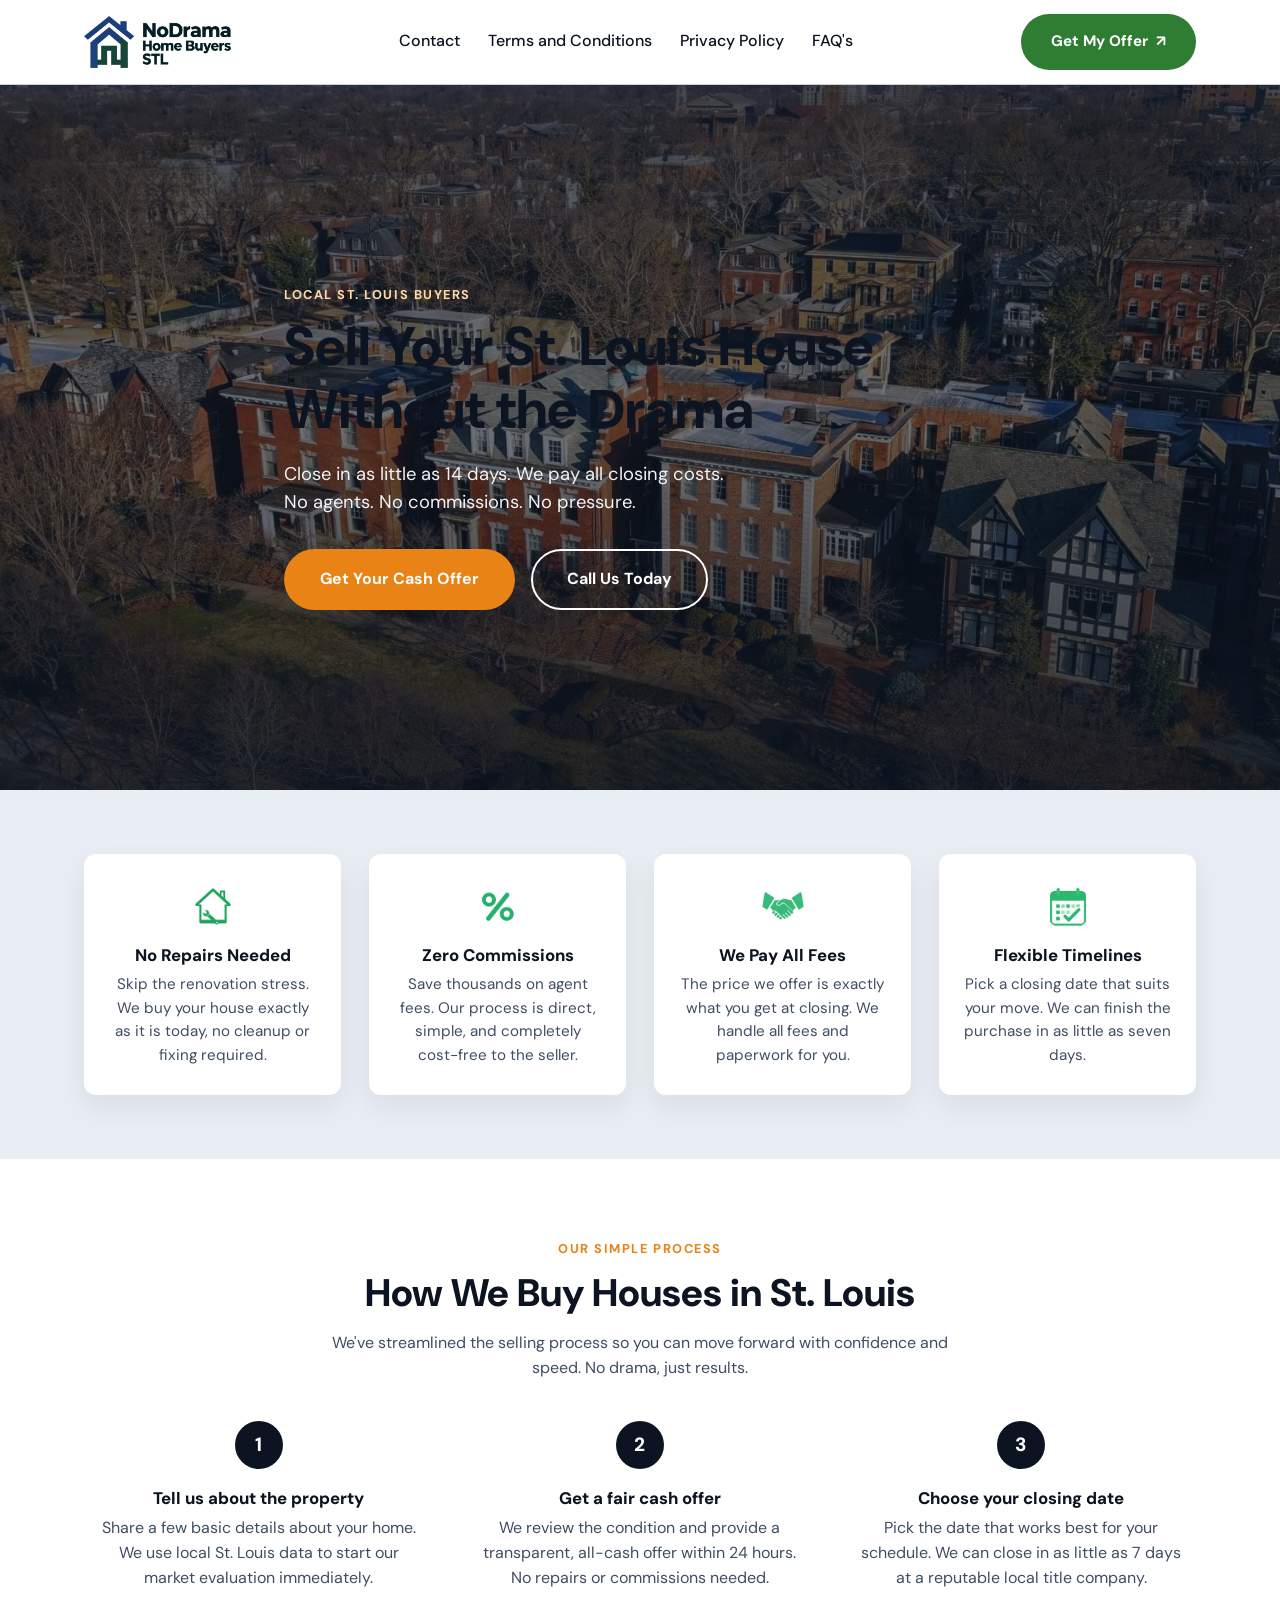
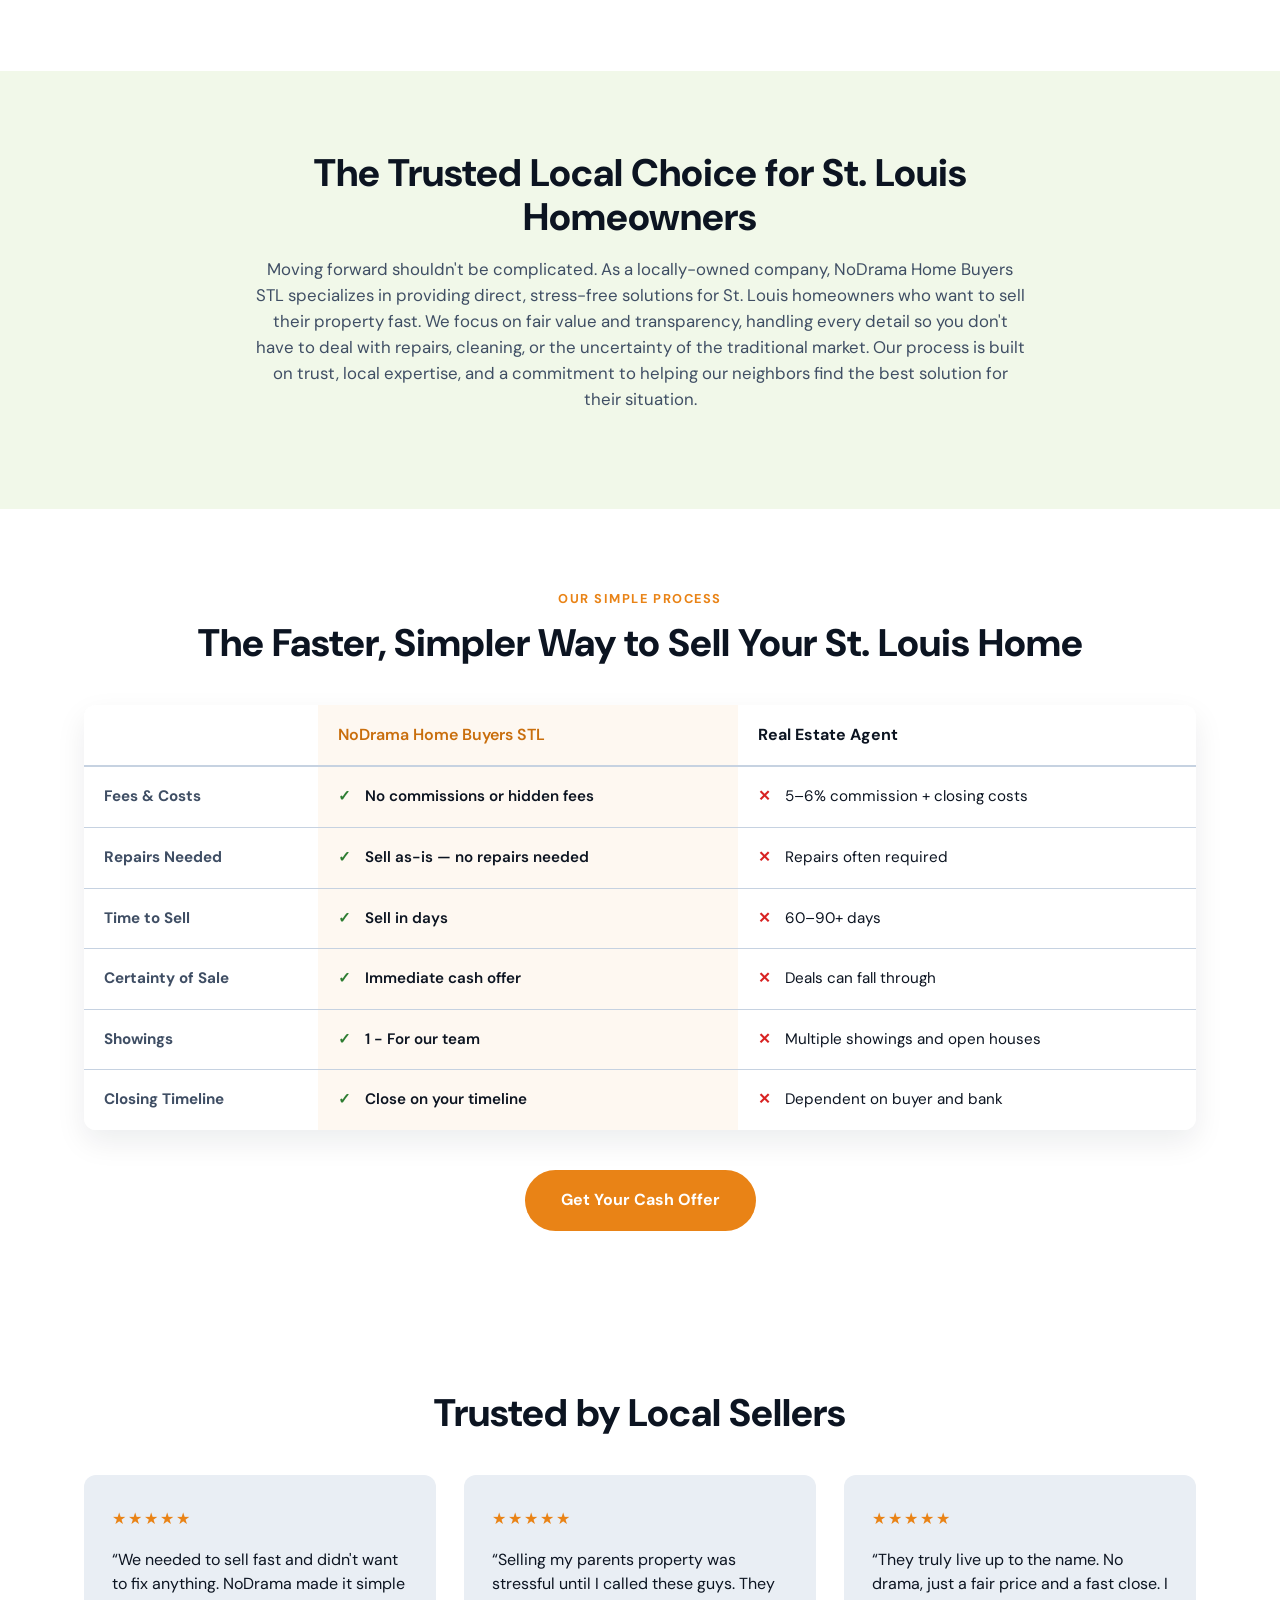
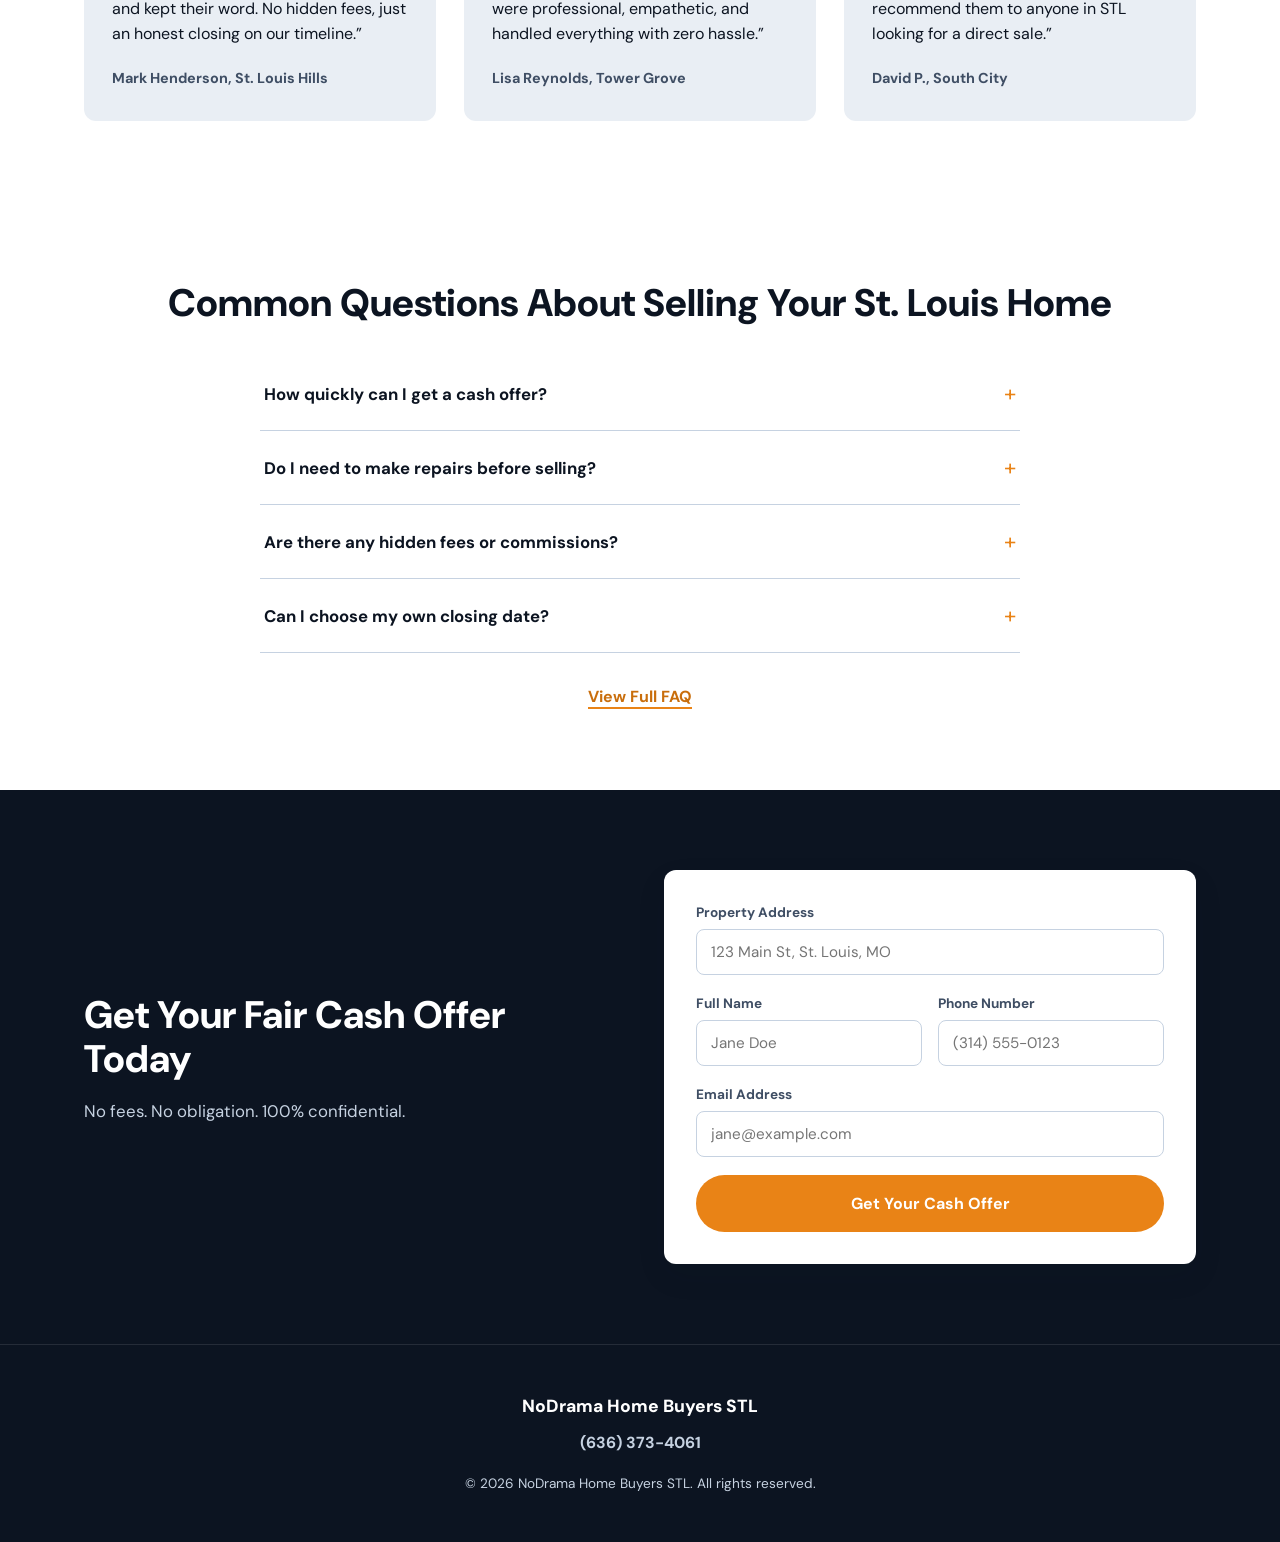
==== index.html @ 4a6e5d4a "Rebuild NoDrama Home Buyers STL as a static site Static HTML/CSS/JS rebuild of the Wix landing page," ====
<!DOCTYPE html>
<html lang="en">
<head>
<meta charset="UTF-8">
<meta name="viewport" content="width=device-width, initial-scale=1">
<meta name="format-detection" content="telephone=no">
<title>Sell Your St. Louis House Fast | NoDrama Home Buyers STL</title>
<meta name="description" content="Sell your St. Louis house without the drama. Close in as little as 14 days, no repairs, no commissions, no pressure. Get your fair cash offer today.">
<link rel="preconnect" href="https://fonts.googleapis.com">
<link rel="preconnect" href="https://fonts.gstatic.com" crossorigin>
<link href="https://fonts.googleapis.com/css2?family=DM+Sans:ital,wght@0,400;0,500;0,700;0,800;1,400&display=swap" rel="stylesheet">
<link rel="stylesheet" href="css/styles.css">
</head>
<body>

<a class="skip-link" href="#main">Skip to Main Content</a>

<header class="site-header">
  <div class="container header-inner">
    <a href="index.html" class="logo">
      <img src="images/logo.png" alt="NoDrama Home Buyers STL" class="logo-img">
    </a>
    <nav class="header-nav">
      <a href="contact.html">Contact</a>
      <a href="terms-and-conditions.html">Terms and Conditions</a>
      <a href="privacy-policy.html">Privacy Policy</a>
      <a href="index.html#faq">FAQ's</a>
    </nav>
    <a class="btn btn-offer" href="index.html#form">Get My Offer <span class="btn-arrow" aria-hidden="true">&#8599;</span></a>
  </div>
</header>

<main id="main">

  <!-- Hero -->
  <section class="hero" id="top">
    <div class="hero-media">
      <img src="images/hero.jpg" alt="St. Louis home bought by NoDrama Home Buyers STL" loading="eager">
    </div>
    <div class="container hero-inner">
      <p class="eyebrow">Local St. Louis Buyers</p>
      <h1>Sell Your St. Louis House Without the Drama</h1>
      <p class="hero-sub">Close in as little as 14 days. We pay all closing costs.<br>No agents. No commissions. No pressure.</p>
      <div class="hero-ctas">
        <a class="btn btn-primary btn-lg" href="#form">Get Your Cash Offer</a>
        <a class="btn btn-outline btn-lg" href="tel:(636) 373 4061">Call Us Today</a>
      </div>
    </div>
  </section>

  <!-- Feature strip -->
  <section class="features">
    <div class="container features-grid">
      <div class="feature-card">
        <img src="images/icon-no-repairs.jpg" alt="" class="feature-icon">
        <h5>No Repairs Needed</h5>
        <p>Skip the renovation stress. We buy your house exactly as it is today, no cleanup or fixing required.</p>
      </div>
      <div class="feature-card">
        <img src="images/icon-zero-commissions.jpg" alt="" class="feature-icon">
        <h5>Zero Commissions</h5>
        <p>Save thousands on agent fees. Our process is direct, simple, and completely cost-free to the seller.</p>
      </div>
      <div class="feature-card">
        <img src="images/icon-we-pay-fees.jpg" alt="" class="feature-icon">
        <h5>We Pay All Fees</h5>
        <p>The price we offer is exactly what you get at closing. We handle all fees and paperwork for you.</p>
      </div>
      <div class="feature-card">
        <img src="images/icon-flexible-timelines.jpg" alt="" class="feature-icon">
        <h5>Flexible Timelines</h5>
        <p>Pick a closing date that suits your move. We can finish the purchase in as little as seven days.</p>
      </div>
    </div>
  </section>

  <!-- How it works -->
  <section class="how-it-works">
    <div class="container">
      <p class="eyebrow center">Our Simple Process</p>
      <h2 class="center">How We Buy Houses in St. Louis</h2>
      <p class="section-sub center">We've streamlined the selling process so you can move forward with confidence and speed. No drama, just results.</p>
      <div class="steps-grid">
        <div class="step-card">
          <span class="step-number">1</span>
          <h5>Tell us about the property</h5>
          <p>Share a few basic details about your home. We use local St. Louis data to start our market evaluation immediately.</p>
        </div>
        <div class="step-card">
          <span class="step-number">2</span>
          <h5>Get a fair cash offer</h5>
          <p>We review the condition and provide a transparent, all-cash offer within 24 hours. No repairs or commissions needed.</p>
        </div>
        <div class="step-card">
          <span class="step-number">3</span>
          <h5>Choose your closing date</h5>
          <p>Pick the date that works best for your schedule. We can close in as little as 7 days at a reputable local title company.</p>
        </div>
      </div>
    </div>
  </section>

  <!-- About / trust -->
  <section class="about">
    <div class="container about-inner">
      <h2>The Trusted Local Choice for St. Louis Homeowners</h2>
      <p>Moving forward shouldn't be complicated. As a locally-owned company, NoDrama Home Buyers STL specializes in providing direct, stress-free solutions for St. Louis homeowners who want to sell their property fast. We focus on fair value and transparency, handling every detail so you don't have to deal with repairs, cleaning, or the uncertainty of the traditional market. Our process is built on trust, local expertise, and a commitment to helping our neighbors find the best solution for their situation.</p>
    </div>
  </section>

  <!-- Comparison table -->
  <section class="comparison">
    <div class="container">
      <p class="eyebrow center">Our Simple Process</p>
      <h2 class="center">The Faster, Simpler Way to Sell Your St. Louis Home</h2>

      <div class="comparison-table-wrap">
        <table class="comparison-table">
          <thead>
            <tr>
              <th scope="col" class="row-label"></th>
              <th scope="col" class="col-us">NoDrama Home Buyers STL</th>
              <th scope="col" class="col-them">Real Estate Agent</th>
            </tr>
          </thead>
          <tbody>
            <tr>
              <th scope="row">Fees &amp; Costs</th>
              <td class="col-us"><span class="mark mark-good">✓</span> No commissions or hidden fees</td>
              <td class="col-them"><span class="mark mark-bad">✕</span> 5–6% commission + closing costs</td>
            </tr>
            <tr>
              <th scope="row">Repairs Needed</th>
              <td class="col-us"><span class="mark mark-good">✓</span> Sell as-is — no repairs needed</td>
              <td class="col-them"><span class="mark mark-bad">✕</span> Repairs often required</td>
            </tr>
            <tr>
              <th scope="row">Time to Sell</th>
              <td class="col-us"><span class="mark mark-good">✓</span> Sell in days</td>
              <td class="col-them"><span class="mark mark-bad">✕</span> 60–90+ days</td>
            </tr>
            <tr>
              <th scope="row">Certainty of Sale</th>
              <td class="col-us"><span class="mark mark-good">✓</span> Immediate cash offer</td>
              <td class="col-them"><span class="mark mark-bad">✕</span> Deals can fall through</td>
            </tr>
            <tr>
              <th scope="row">Showings</th>
              <td class="col-us"><span class="mark mark-good">✓</span> 1 - For our team</td>
              <td class="col-them"><span class="mark mark-bad">✕</span> Multiple showings and open houses</td>
            </tr>
            <tr>
              <th scope="row">Closing Timeline</th>
              <td class="col-us"><span class="mark mark-good">✓</span> Close on your timeline</td>
              <td class="col-them"><span class="mark mark-bad">✕</span> Dependent on buyer and bank</td>
            </tr>
          </tbody>
        </table>
      </div>

      <div class="center comparison-cta">
        <a class="btn btn-primary btn-lg" href="#form">Get Your Cash Offer</a>
      </div>
    </div>
  </section>

  <!-- Testimonials -->
  <section class="testimonials">
    <div class="container">
      <h2 class="center">Trusted by Local Sellers</h2>
      <div class="testimonials-grid">
        <div class="testimonial-card">
          <div class="stars" aria-hidden="true">★★★★★</div>
          <p class="quote">“We needed to sell fast and didn't want to fix anything. NoDrama made it simple and kept their word. No hidden fees, just an honest closing on our timeline.”</p>
          <p class="testimonial-author">Mark Henderson, St. Louis Hills</p>
        </div>
        <div class="testimonial-card">
          <div class="stars" aria-hidden="true">★★★★★</div>
          <p class="quote">“Selling my parents property was stressful until I called these guys. They were professional, empathetic, and handled everything with zero hassle.”</p>
          <p class="testimonial-author">Lisa Reynolds, Tower Grove</p>
        </div>
        <div class="testimonial-card">
          <div class="stars" aria-hidden="true">★★★★★</div>
          <p class="quote">“They truly live up to the name. No drama, just a fair price and a fast close. I recommend them to anyone in STL looking for a direct sale.”</p>
          <p class="testimonial-author">David P., South City</p>
        </div>
      </div>
    </div>
  </section>

  <!-- FAQ -->
  <section class="faq" id="faq">
    <div class="container">
      <h2 class="center">Common Questions About Selling Your St. Louis Home</h2>
      <div class="faq-list">
        <div class="faq-item">
          <button class="faq-question" aria-expanded="false">
            How quickly can I get a cash offer?
            <span class="faq-icon" aria-hidden="true">+</span>
          </button>
          <div class="faq-answer">
            <p>Most homeowners receive a fair, no-obligation cash offer within 24 hours of our initial meeting. We work quickly so you can make an informed decision without the wait.</p>
          </div>
        </div>
        <div class="faq-item">
          <button class="faq-question" aria-expanded="false">
            Do I need to make repairs before selling?
            <span class="faq-icon" aria-hidden="true">+</span>
          </button>
          <div class="faq-answer">
            <p>Not at all. We buy houses in 'as-is' condition. You don't need to clean, paint, or make expensive repairs. We take care of everything so you don't have to.</p>
          </div>
        </div>
        <div class="faq-item">
          <button class="faq-question" aria-expanded="false">
            Are there any hidden fees or commissions?
            <span class="faq-icon" aria-hidden="true">+</span>
          </button>
          <div class="faq-answer">
            <p>There are zero commissions, zero listing fees, and no hidden costs. We even pay for your closing costs. The offer we give you is exactly what you receive at the closing table.</p>
          </div>
        </div>
        <div class="faq-item">
          <button class="faq-question" aria-expanded="false">
            Can I choose my own closing date?
            <span class="faq-icon" aria-hidden="true">+</span>
          </button>
          <div class="faq-answer">
            <p>Yes, you are in complete control of the timeline. Whether you need to move in 7 days or want to wait a few months, we work around your schedule.</p>
          </div>
        </div>
      </div>
      <div class="center faq-more">
        <a href="#faq">View Full FAQ</a>
      </div>
    </div>
  </section>

  <!-- Final CTA / form -->
  <section class="cta-form" id="form">
    <div class="container cta-form-inner">
      <div class="cta-form-copy">
        <h2>Get Your Fair Cash Offer Today</h2>
        <p>No fees. No obligation. 100% confidential.</p>
      </div>
      <!-- Form is visual only: no action/submit handler wired up yet. -->
      <form class="offer-form">
        <div class="form-row">
          <label for="address">Property Address</label>
          <input type="text" id="address" name="address" placeholder="123 Main St, St. Louis, MO" required>
        </div>
        <div class="form-row form-row-split">
          <div>
            <label for="name">Full Name</label>
            <input type="text" id="name" name="name" placeholder="Jane Doe" required>
          </div>
          <div>
            <label for="phone">Phone Number</label>
            <input type="tel" id="phone" name="phone" placeholder="(314) 555-0123" required>
          </div>
        </div>
        <div class="form-row">
          <label for="email">Email Address</label>
          <input type="email" id="email" name="email" placeholder="jane@example.com" required>
        </div>
        <button type="submit" class="btn btn-primary btn-lg btn-block">Get Your Cash Offer</button>
      </form>
    </div>
  </section>

</main>

<footer class="site-footer">
  <div class="container footer-inner">
    <p class="footer-logo">NoDrama Home Buyers STL</p>
    <a class="phone-link" href="tel:(636) 373 4061">(636) 373-4061</a>
    <p class="footer-copy">&copy; <span id="year"></span> NoDrama Home Buyers STL. All rights reserved.</p>
  </div>
</footer>

<script src="js/main.js"></script>
</body>
</html>
---- css/styles.css ----
/* ---------- Reset & base ---------- */
*, *::before, *::after { box-sizing: border-box; }
html { scroll-behavior: smooth; }
body {
  margin: 0;
  font-family: 'DM Sans', Arial, Helvetica, sans-serif;
  color: var(--color-navy);
  background: var(--color-white);
  line-height: 1.55;
  -webkit-font-smoothing: antialiased;
}
img { max-width: 100%; display: block; }
a { color: inherit; text-decoration: none; }
ul, ol { list-style: none; margin: 0; padding: 0; }
button { font-family: inherit; }

:root {
  --color-navy: #0C1421;
  --color-navy-soft: #3F4E64;
  --color-accent: #E98316;
  --color-accent-dark: #c96e0c;
  --color-green: #2E7D32;
  --color-red: #D82222;
  --color-bg-alt: #E9EEF4;
  --color-bg-soft: #F1F8E9;
  --color-border: #C6D2E1;
  --color-white: #ffffff;
  --max-width: 1160px;
  --radius: 12px;
  --shadow: 0 12px 30px rgba(12, 20, 33, 0.08);
}

.container {
  max-width: var(--max-width);
  margin: 0 auto;
  padding: 0 24px;
}

.center { text-align: center; }

.skip-link {
  position: absolute;
  left: -9999px;
  top: 0;
  background: var(--color-navy);
  color: #fff;
  padding: 12px 20px;
  z-index: 1000;
}
.skip-link:focus { left: 12px; top: 12px; }

.eyebrow {
  text-transform: uppercase;
  letter-spacing: 0.12em;
  font-weight: 700;
  font-size: 0.8rem;
  color: var(--color-accent);
  margin: 0 0 12px;
}
.eyebrow.center { text-align: center; }

h1, h2, h3, h4, h5 {
  font-weight: 800;
  color: var(--color-navy);
  line-height: 1.15;
  margin: 0 0 16px;
}
h1 { font-size: clamp(2.2rem, 5vw, 3.4rem); }
h2 { font-size: clamp(1.7rem, 3.4vw, 2.4rem); }
h5 { font-size: 1.05rem; margin-bottom: 8px; }

.section-sub {
  max-width: 640px;
  margin: 0 auto 40px;
  color: var(--color-navy-soft);
}

section { padding: 80px 0; }

/* ---------- Buttons ---------- */
.btn {
  display: inline-block;
  padding: 14px 28px;
  border-radius: 999px;
  font-weight: 700;
  font-size: 0.95rem;
  transition: transform 0.15s ease, box-shadow 0.15s ease, background 0.15s ease;
  border: 2px solid transparent;
}
.btn-primary {
  background: var(--color-accent);
  color: #fff;
}
.btn-primary:hover {
  background: var(--color-accent-dark);
  transform: translateY(-1px);
}
.btn-outline {
  background: transparent;
  border-color: var(--color-white);
  color: var(--color-white);
}
.btn-outline:hover {
  background: rgba(255,255,255,0.12);
}
.btn-lg { padding: 16px 34px; font-size: 1rem; }
.btn-block { width: 100%; text-align: center; }

/* ---------- Header ---------- */
.site-header {
  position: sticky;
  top: 0;
  z-index: 100;
  background: var(--color-white);
  border-bottom: 1px solid var(--color-border);
}
.header-inner {
  display: flex;
  align-items: center;
  justify-content: space-between;
  padding-top: 14px;
  padding-bottom: 14px;
  gap: 24px;
  flex-wrap: wrap;
}
.logo { display: flex; align-items: center; }
.logo-img {
  height: 52px;
  width: auto;
}
.header-nav {
  display: flex;
  align-items: center;
  gap: 28px;
  flex-wrap: wrap;
  font-weight: 500;
  color: var(--color-navy);
}
.header-nav a { white-space: nowrap; }
.header-nav a:hover { color: var(--color-accent-dark); }
.btn-offer {
  background: var(--color-green);
  color: #fff;
  white-space: nowrap;
}
.btn-offer:hover { background: #245e28; }
.btn-arrow { margin-left: 4px; }
.phone-link {
  font-weight: 700;
  white-space: nowrap;
}

/* ---------- Hero ---------- */
.hero {
  position: relative;
  color: #fff;
  overflow: hidden;
}
.hero-media {
  position: absolute;
  inset: 0;
  z-index: 0;
}
.hero-media img {
  width: 100%;
  height: 100%;
  object-fit: cover;
}
.hero-media::after {
  content: "";
  position: absolute;
  inset: 0;
  background: linear-gradient(180deg, rgba(12,20,33,0.75) 0%, rgba(12,20,33,0.55) 45%, rgba(12,20,33,0.85) 100%);
}
.hero-inner {
  position: relative;
  z-index: 1;
  padding: 120px 24px 100px;
  max-width: 760px;
}
.hero .eyebrow { color: #ffd9a8; }
.hero-sub {
  font-size: 1.15rem;
  margin-bottom: 32px;
  color: #f1f3f6;
}
.hero-ctas {
  display: flex;
  gap: 16px;
  flex-wrap: wrap;
}

/* ---------- Feature strip ---------- */
.features { padding-top: 64px; padding-bottom: 64px; background: var(--color-bg-alt); }
.features-grid {
  display: grid;
  grid-template-columns: repeat(4, 1fr);
  gap: 28px;
}
.feature-card {
  background: var(--color-white);
  border-radius: var(--radius);
  padding: 28px 24px;
  box-shadow: var(--shadow);
  text-align: center;
}
.feature-icon {
  width: 48px;
  height: 48px;
  object-fit: cover;
  border-radius: 50%;
  margin: 0 auto 16px;
}
.feature-card p { color: var(--color-navy-soft); font-size: 0.95rem; margin: 0; }

/* ---------- How it works ---------- */
.steps-grid {
  display: grid;
  grid-template-columns: repeat(3, 1fr);
  gap: 32px;
  margin-top: 24px;
}
.step-card {
  text-align: center;
  padding: 0 12px;
}
.step-number {
  display: inline-flex;
  align-items: center;
  justify-content: center;
  width: 48px;
  height: 48px;
  border-radius: 50%;
  background: var(--color-navy);
  color: #fff;
  font-weight: 800;
  font-size: 1.2rem;
  margin-bottom: 20px;
}
.step-card p { color: var(--color-navy-soft); margin: 0; }

/* ---------- About ---------- */
.about { background: var(--color-bg-soft); }
.about-inner { max-width: 820px; margin: 0 auto; text-align: center; }
.about p { color: var(--color-navy-soft); font-size: 1.05rem; }

/* ---------- Comparison table ---------- */
.comparison-table-wrap {
  overflow-x: auto;
  margin: 40px 0;
  border-radius: var(--radius);
  box-shadow: var(--shadow);
}
.comparison-table {
  width: 100%;
  border-collapse: collapse;
  min-width: 640px;
  background: var(--color-white);
}
.comparison-table th, .comparison-table td {
  padding: 18px 20px;
  text-align: left;
  border-bottom: 1px solid var(--color-border);
  font-size: 0.95rem;
}
.comparison-table thead th {
  font-size: 1rem;
  border-bottom: 2px solid var(--color-border);
}
.comparison-table th.row-label { background: var(--color-white); }
.comparison-table .col-us { background: rgba(233,131,22,0.06); font-weight: 600; }
.comparison-table thead .col-us { color: var(--color-accent-dark); }
.comparison-table tbody th[scope="row"] { color: var(--color-navy-soft); font-weight: 700; }
.comparison-table tbody tr:last-child td,
.comparison-table tbody tr:last-child th { border-bottom: none; }
.mark { display: inline-block; width: 1.1em; font-weight: 800; margin-right: 6px; }
.mark-good { color: var(--color-green); }
.mark-bad { color: var(--color-red); }
.comparison-cta { margin-top: 12px; }

/* ---------- Testimonials ---------- */
.testimonials-grid {
  display: grid;
  grid-template-columns: repeat(3, 1fr);
  gap: 28px;
  margin-top: 40px;
}
.testimonial-card {
  background: var(--color-bg-alt);
  border-radius: var(--radius);
  padding: 32px 28px;
}
.stars { color: var(--color-accent); letter-spacing: 2px; margin-bottom: 16px; }
.quote { font-size: 1rem; color: var(--color-navy); margin-bottom: 20px; }
.testimonial-author { font-weight: 700; color: var(--color-navy-soft); margin: 0; font-size: 0.9rem; }

/* ---------- FAQ ---------- */
.faq-list { max-width: 760px; margin: 32px auto 0; }
.faq-item {
  border-bottom: 1px solid var(--color-border);
}
.faq-question {
  width: 100%;
  display: flex;
  align-items: center;
  justify-content: space-between;
  gap: 16px;
  background: none;
  border: none;
  text-align: left;
  padding: 22px 4px;
  font-size: 1.05rem;
  font-weight: 700;
  cursor: pointer;
  color: var(--color-navy);
}
.faq-icon {
  flex-shrink: 0;
  color: var(--color-accent);
  font-size: 1.4rem;
  font-weight: 400;
  transition: transform 0.2s ease;
}
.faq-question[aria-expanded="true"] .faq-icon { transform: rotate(45deg); }
.faq-answer {
  max-height: 0;
  overflow: hidden;
  transition: max-height 0.25s ease;
}
.faq-answer p { color: var(--color-navy-soft); margin: 0 4px 22px; }
.faq-more { margin-top: 32px; }
.faq-more a { font-weight: 700; color: var(--color-accent-dark); border-bottom: 2px solid var(--color-accent); }

/* ---------- CTA / Form ---------- */
.cta-form {
  background: var(--color-navy);
  color: #fff;
}
.cta-form-inner {
  display: grid;
  grid-template-columns: 1fr 1fr;
  gap: 48px;
  align-items: center;
}
.cta-form-copy h2 { color: #fff; }
.cta-form-copy p { color: #c6d2e1; font-size: 1.05rem; }
.offer-form {
  background: var(--color-white);
  border-radius: var(--radius);
  padding: 32px;
  box-shadow: var(--shadow);
}
.form-row { margin-bottom: 18px; }
.form-row-split {
  display: grid;
  grid-template-columns: 1fr 1fr;
  gap: 16px;
}
.form-row label {
  display: block;
  font-size: 0.85rem;
  font-weight: 700;
  color: var(--color-navy-soft);
  margin-bottom: 6px;
}
.form-row input {
  width: 100%;
  padding: 12px 14px;
  border-radius: 8px;
  border: 1.5px solid var(--color-border);
  font-size: 0.95rem;
  color: var(--color-navy);
  font-family: inherit;
}
.form-row input:focus,
.form-row textarea:focus {
  outline: none;
  border-color: var(--color-accent);
}
.form-row textarea {
  width: 100%;
  padding: 12px 14px;
  border-radius: 8px;
  border: 1.5px solid var(--color-border);
  font-size: 0.95rem;
  color: var(--color-navy);
  font-family: inherit;
  resize: vertical;
}

/* ---------- Legal pages ---------- */
.legal-page { padding-top: 64px; }
.legal-container { max-width: 760px; }
.legal-container h1 { margin-bottom: 8px; }
.legal-subtitle {
  font-weight: 700;
  color: var(--color-navy-soft);
  margin: 0 0 8px;
}
.legal-effective {
  color: var(--color-navy-soft);
  font-size: 0.9rem;
  margin: 0 0 32px;
}
.legal-container h2 {
  font-size: 1.2rem;
  margin-top: 36px;
}
.legal-container p { color: var(--color-navy-soft); }
.legal-list { margin: 0; padding-left: 22px; color: var(--color-navy-soft); }
.legal-list li { margin-bottom: 14px; }
.legal-address {
  color: var(--color-navy);
  font-weight: 500;
  line-height: 1.8;
}

/* ---------- Contact page ---------- */
.contact-page { padding-top: 64px; }
.contact-inner {
  display: grid;
  grid-template-columns: 1fr 1fr;
  gap: 48px;
  align-items: start;
}
.contact-details {
  margin-top: 28px;
  display: flex;
  flex-direction: column;
  gap: 16px;
}
.contact-details li {
  display: flex;
  flex-direction: column;
  gap: 2px;
}
.contact-label {
  font-size: 0.8rem;
  font-weight: 700;
  text-transform: uppercase;
  letter-spacing: 0.06em;
  color: var(--color-accent);
}
.contact-form { align-self: start; }

/* ---------- Footer ---------- */
.site-footer {
  background: var(--color-navy);
  color: #c6d2e1;
  padding: 48px 0;
  border-top: 1px solid rgba(255,255,255,0.1);
}
.footer-inner {
  display: flex;
  flex-direction: column;
  align-items: center;
  gap: 10px;
  text-align: center;
}
.footer-logo { font-weight: 800; color: #fff; margin: 0; font-size: 1.1rem; }
.footer-copy { margin: 8px 0 0; font-size: 0.85rem; }

/* ---------- Responsive ---------- */
@media (max-width: 900px) {
  .features-grid { grid-template-columns: repeat(2, 1fr); }
  .steps-grid { grid-template-columns: 1fr; gap: 40px; }
  .testimonials-grid { grid-template-columns: 1fr; }
  .cta-form-inner { grid-template-columns: 1fr; }
  .contact-inner { grid-template-columns: 1fr; }
}

@media (max-width: 600px) {
  section { padding: 56px 0; }
  .features-grid { grid-template-columns: 1fr; }
  .hero-inner { padding: 90px 20px 70px; }
  .hero-ctas { flex-direction: column; }
  .hero-ctas .btn { text-align: center; }
  .form-row-split { grid-template-columns: 1fr; }
  .header-inner { justify-content: center; }
  .logo-img { height: 42px; }
  .header-nav { gap: 16px; font-size: 0.9rem; justify-content: center; order: 3; flex-basis: 100%; }
  .btn-offer { order: 2; }
}
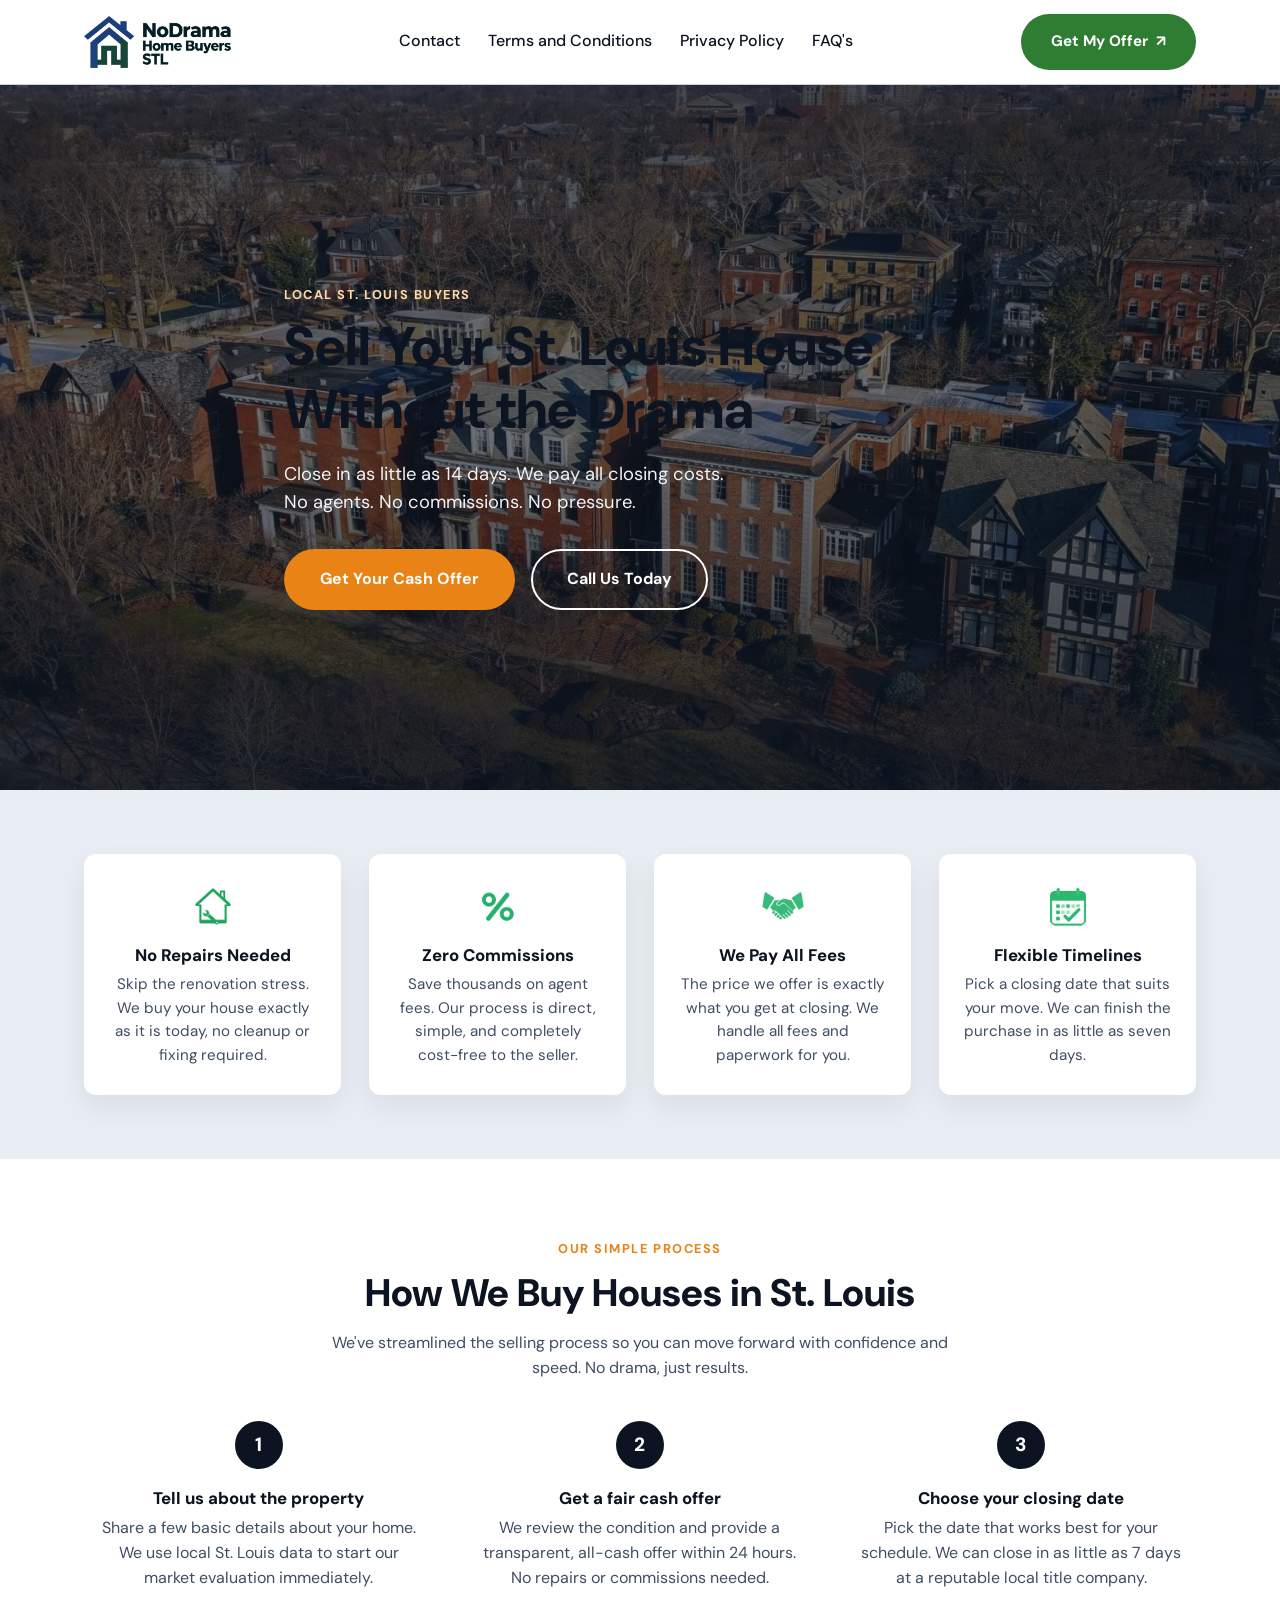
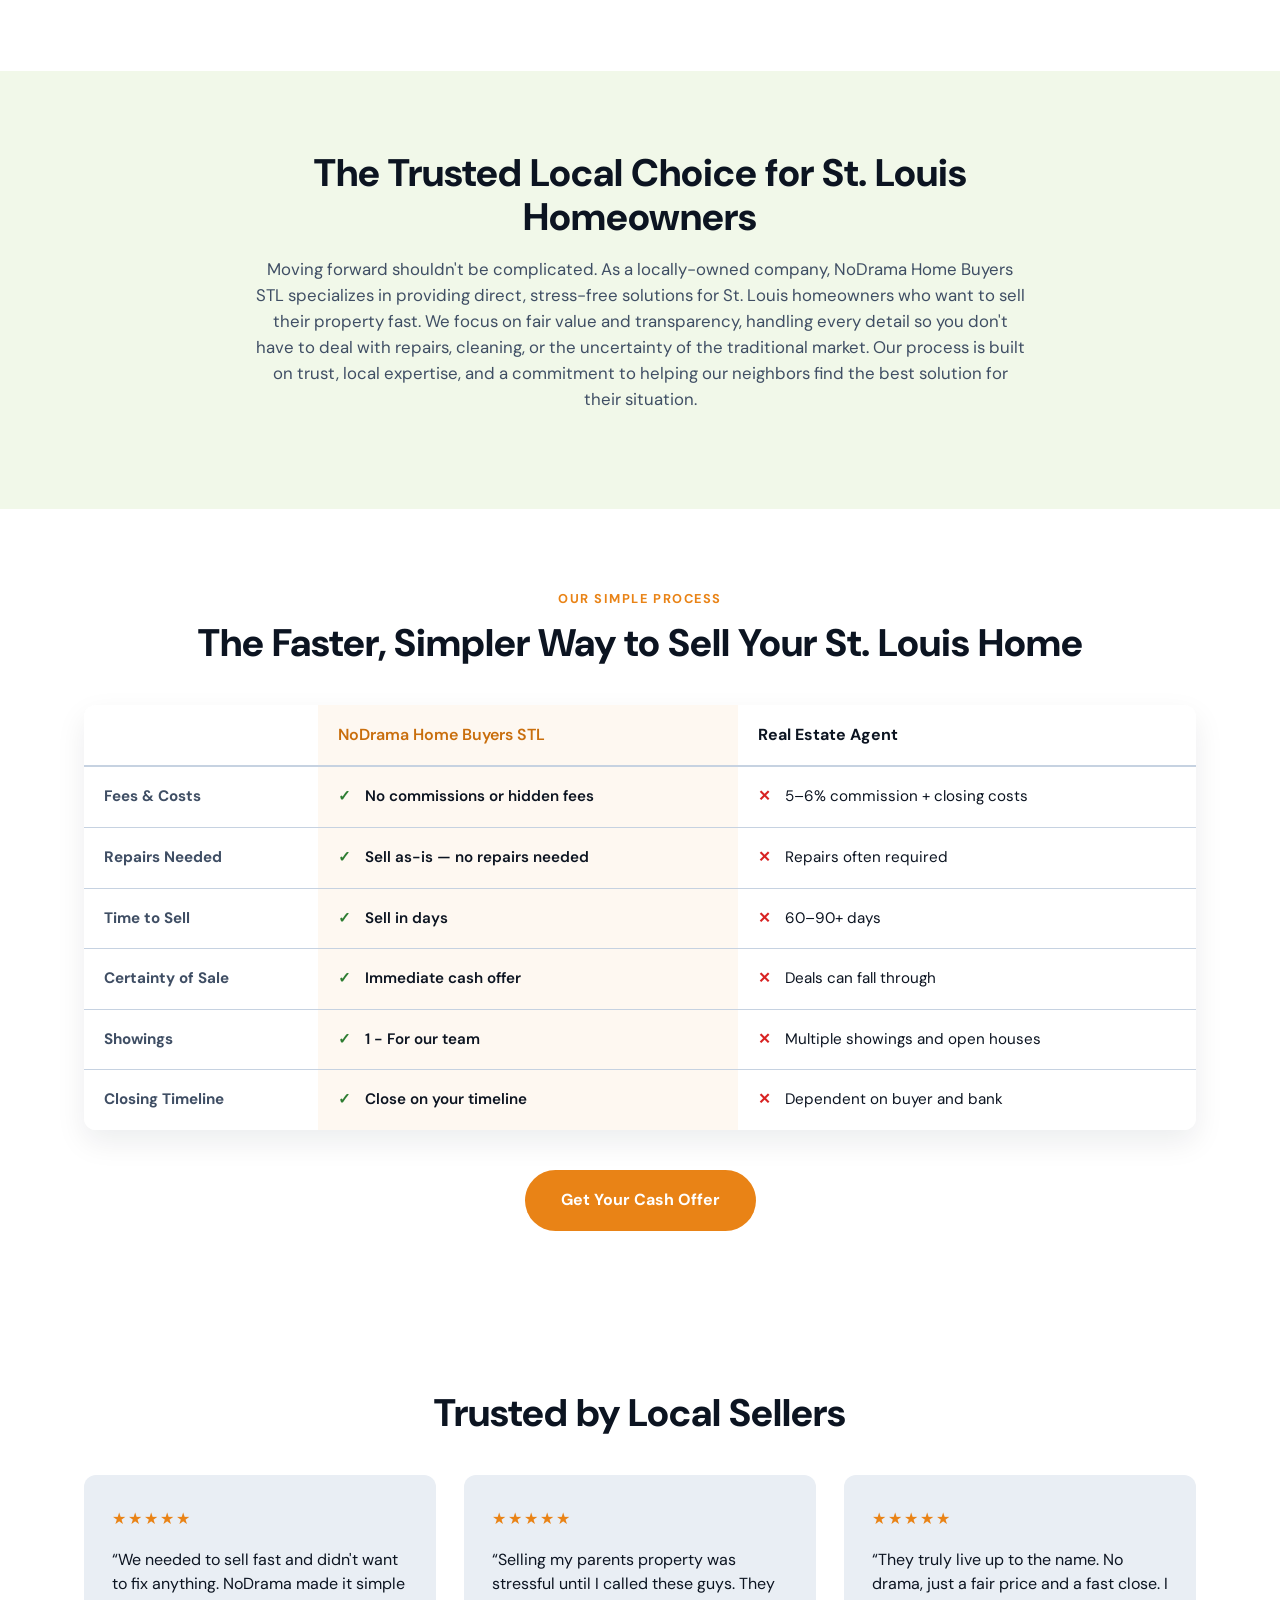
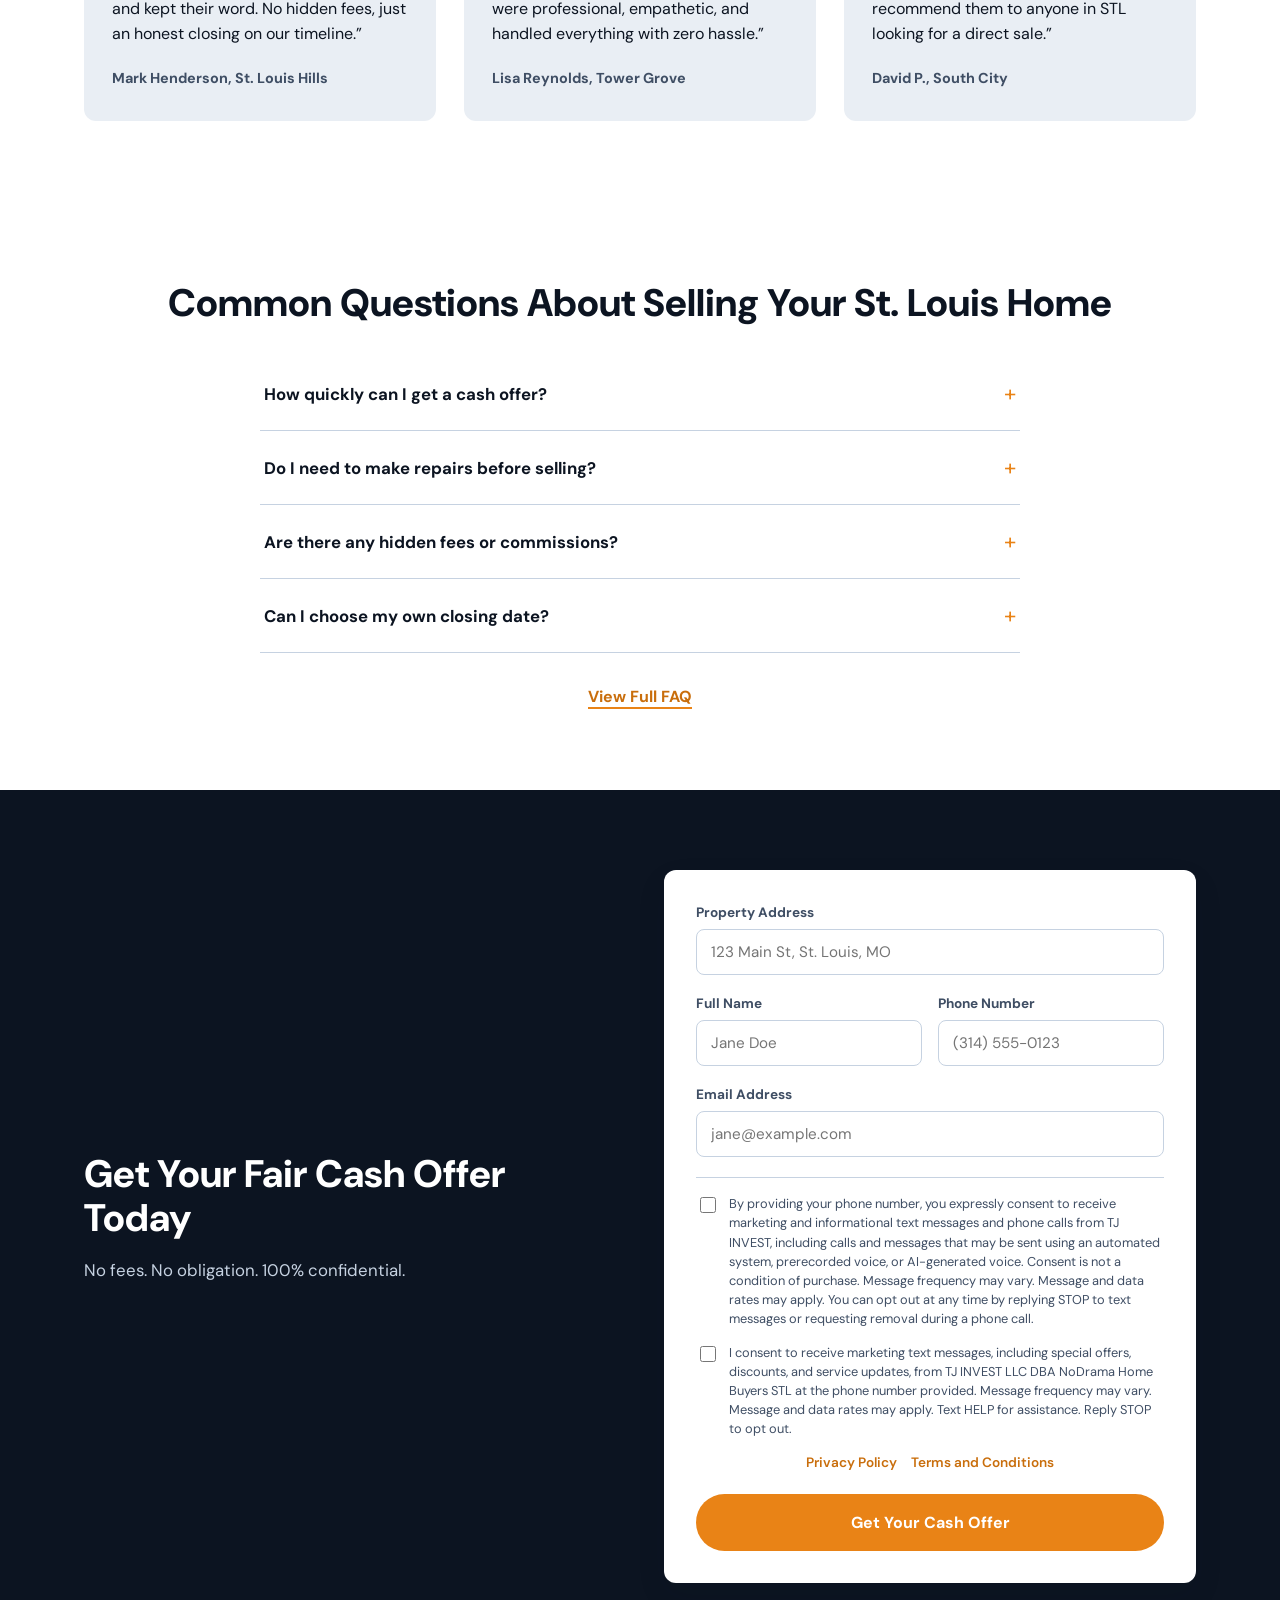
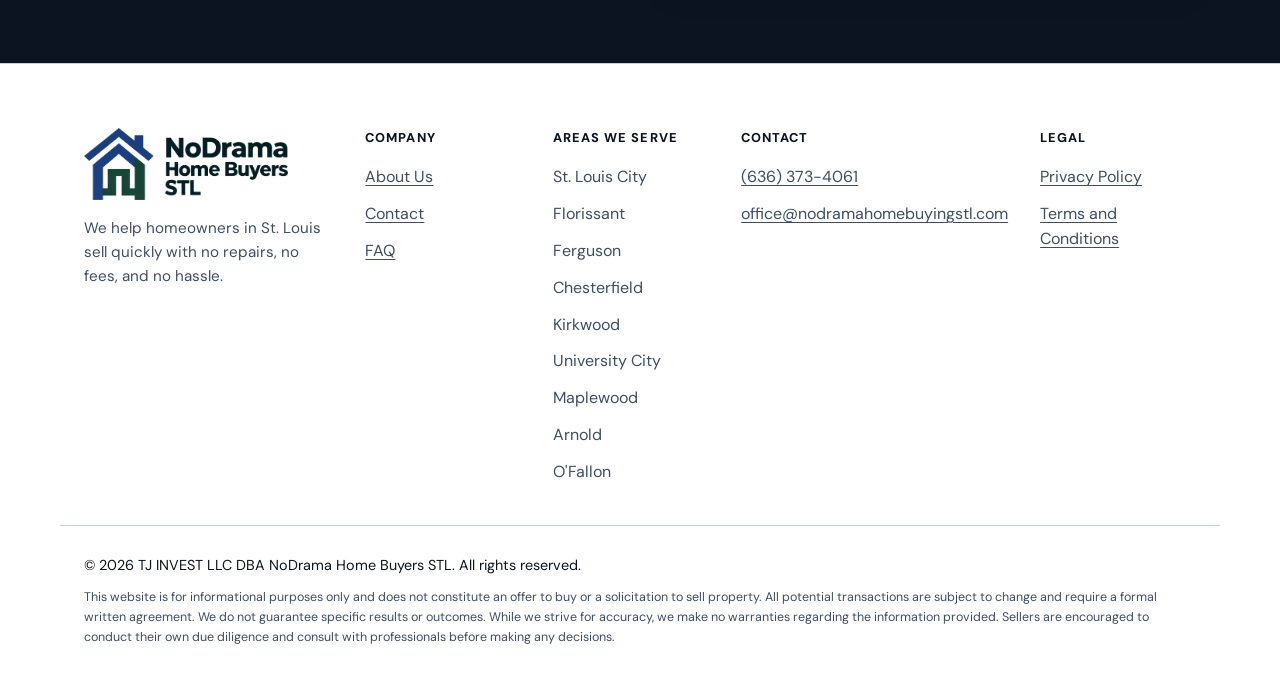
==== commit 22d6410c: "Redesign footer and add SMS/legal consent checkboxes to lead form Footer now matches the multi-colum" ====
--- a/index.html
+++ b/index.html
@@ -101,7 +101,7 @@
   </section>
 
   <!-- About / trust -->
-  <section class="about">
+  <section class="about" id="about">
     <div class="container about-inner">
       <h2>The Trusted Local Choice for St. Louis Homeowners</h2>
       <p>Moving forward shouldn't be complicated. As a locally-owned company, NoDrama Home Buyers STL specializes in providing direct, stress-free solutions for St. Louis homeowners who want to sell their property fast. We focus on fair value and transparency, handling every detail so you don't have to deal with repairs, cleaning, or the uncertainty of the traditional market. Our process is built on trust, local expertise, and a commitment to helping our neighbors find the best solution for their situation.</p>
@@ -263,6 +263,19 @@
           <label for="email">Email Address</label>
           <input type="email" id="email" name="email" placeholder="jane@example.com" required>
         </div>
+
+        <div class="form-consent">
+          <label class="consent-checkbox">
+            <input type="checkbox" name="consent_calls" required>
+            <span>By providing your phone number, you expressly consent to receive marketing and informational text messages and phone calls from TJ INVEST, including calls and messages that may be sent using an automated system, prerecorded voice, or AI-generated voice. Consent is not a condition of purchase. Message frequency may vary. Message and data rates may apply. You can opt out at any time by replying STOP to text messages or requesting removal during a phone call.</span>
+          </label>
+          <label class="consent-checkbox">
+            <input type="checkbox" name="consent_marketing" required>
+            <span>I consent to receive marketing text messages, including special offers, discounts, and service updates, from TJ INVEST LLC DBA NoDrama Home Buyers STL at the phone number provided. Message frequency may vary. Message and data rates may apply. Text HELP for assistance. Reply STOP to opt out.</span>
+          </label>
+          <p class="consent-links"><a href="privacy-policy.html">Privacy Policy</a> &#124;&#124; <a href="terms-and-conditions.html">Terms and Conditions</a></p>
+        </div>
+
         <button type="submit" class="btn btn-primary btn-lg btn-block">Get Your Cash Offer</button>
       </form>
     </div>
@@ -271,10 +284,51 @@
 </main>
 
 <footer class="site-footer">
-  <div class="container footer-inner">
-    <p class="footer-logo">NoDrama Home Buyers STL</p>
-    <a class="phone-link" href="tel:(636) 373 4061">(636) 373-4061</a>
-    <p class="footer-copy">&copy; <span id="year"></span> NoDrama Home Buyers STL. All rights reserved.</p>
+  <div class="container footer-grid">
+    <div class="footer-brand">
+      <img src="images/logo.png" alt="NoDrama Home Buyers STL" class="footer-logo-img">
+      <p class="footer-tagline">We help homeowners in St. Louis sell quickly with no repairs, no fees, and no hassle.</p>
+    </div>
+    <div class="footer-col">
+      <h6>Company</h6>
+      <ul>
+        <li><a href="index.html#about">About Us</a></li>
+        <li><a href="contact.html">Contact</a></li>
+        <li><a href="index.html#faq">FAQ</a></li>
+      </ul>
+    </div>
+    <div class="footer-col">
+      <h6>Areas We Serve</h6>
+      <ul class="footer-plain">
+        <li>St. Louis City</li>
+        <li>Florissant</li>
+        <li>Ferguson</li>
+        <li>Chesterfield</li>
+        <li>Kirkwood</li>
+        <li>University City</li>
+        <li>Maplewood</li>
+        <li>Arnold</li>
+        <li>O'Fallon</li>
+      </ul>
+    </div>
+    <div class="footer-col">
+      <h6>Contact</h6>
+      <ul class="footer-plain">
+        <li><a href="tel:(636) 373 4061">(636) 373-4061</a></li>
+        <li><a href="mailto:office@nodramahomebuyingstl.com">office@nodramahomebuyingstl.com</a></li>
+      </ul>
+    </div>
+    <div class="footer-col">
+      <h6>Legal</h6>
+      <ul>
+        <li><a href="privacy-policy.html">Privacy Policy</a></li>
+        <li><a href="terms-and-conditions.html">Terms and Conditions</a></li>
+      </ul>
+    </div>
+  </div>
+  <div class="container footer-bottom">
+    <p class="footer-copy">&copy; <span id="year"></span> TJ INVEST LLC DBA NoDrama Home Buyers STL. All rights reserved.</p>
+    <p class="footer-disclaimer">This website is for informational purposes only and does not constitute an offer to buy or a solicitation to sell property. All potential transactions are subject to change and require a formal written agreement. We do not guarantee specific results or outcomes. While we strive for accuracy, we make no warranties regarding the information provided. Sellers are encouraged to conduct their own due diligence and consult with professionals before making any decisions.</p>
   </div>
 </footer>
 
--- a/css/styles.css
+++ b/css/styles.css
@@ -388,6 +388,38 @@
   resize: vertical;
 }
 
+.form-consent {
+  margin: 20px 0;
+  padding-top: 16px;
+  border-top: 1px solid var(--color-border);
+}
+.consent-checkbox {
+  display: flex;
+  align-items: flex-start;
+  gap: 10px;
+  margin-bottom: 14px;
+  cursor: pointer;
+}
+.consent-checkbox input {
+  margin-top: 3px;
+  width: 16px;
+  height: 16px;
+  flex-shrink: 0;
+  accent-color: var(--color-accent);
+}
+.consent-checkbox span {
+  font-size: 0.8rem;
+  line-height: 1.5;
+  color: var(--color-navy-soft);
+}
+.consent-links {
+  text-align: center;
+  font-size: 0.85rem;
+  font-weight: 600;
+  margin: 4px 0 0;
+}
+.consent-links a { color: var(--color-accent-dark); }
+
 /* ---------- Legal pages ---------- */
 .legal-page { padding-top: 64px; }
 .legal-container { max-width: 760px; }
@@ -445,20 +477,37 @@
 
 /* ---------- Footer ---------- */
 .site-footer {
-  background: var(--color-navy);
-  color: #c6d2e1;
-  padding: 48px 0;
-  border-top: 1px solid rgba(255,255,255,0.1);
-}
-.footer-inner {
-  display: flex;
-  flex-direction: column;
-  align-items: center;
-  gap: 10px;
-  text-align: center;
-}
-.footer-logo { font-weight: 800; color: #fff; margin: 0; font-size: 1.1rem; }
-.footer-copy { margin: 8px 0 0; font-size: 0.85rem; }
+  background: var(--color-white);
+  color: var(--color-navy-soft);
+  padding: 64px 0 32px;
+  border-top: 1px solid var(--color-border);
+}
+.footer-grid {
+  display: grid;
+  grid-template-columns: 1.6fr 1fr 1fr 1fr 1fr;
+  gap: 32px;
+  padding-bottom: 40px;
+}
+.footer-logo-img { height: 72px; width: auto; margin-bottom: 16px; }
+.footer-tagline { max-width: 260px; font-size: 0.95rem; line-height: 1.6; margin: 0; }
+.footer-col h6 {
+  text-transform: uppercase;
+  letter-spacing: 0.08em;
+  font-size: 0.8rem;
+  font-weight: 800;
+  color: var(--color-navy);
+  margin: 0 0 18px;
+}
+.footer-col ul { display: flex; flex-direction: column; gap: 12px; }
+.footer-col a { text-decoration: underline; text-underline-offset: 3px; }
+.footer-col a:hover { color: var(--color-accent-dark); }
+.footer-plain li { text-decoration: none; }
+.footer-bottom {
+  padding-top: 28px;
+  border-top: 1px solid var(--color-border);
+}
+.footer-copy { margin: 0 0 12px; font-size: 0.9rem; color: var(--color-navy); }
+.footer-disclaimer { margin: 0; font-size: 0.78rem; line-height: 1.6; color: var(--color-navy-soft); }
 
 /* ---------- Responsive ---------- */
 @media (max-width: 900px) {
@@ -467,6 +516,8 @@
   .testimonials-grid { grid-template-columns: 1fr; }
   .cta-form-inner { grid-template-columns: 1fr; }
   .contact-inner { grid-template-columns: 1fr; }
+  .footer-grid { grid-template-columns: 1fr 1fr; }
+  .footer-brand { grid-column: 1 / -1; }
 }
 
 @media (max-width: 600px) {
@@ -480,4 +531,7 @@
   .logo-img { height: 42px; }
   .header-nav { gap: 16px; font-size: 0.9rem; justify-content: center; order: 3; flex-basis: 100%; }
   .btn-offer { order: 2; }
-}
+  .footer-grid { grid-template-columns: 1fr; text-align: center; }
+  .footer-brand { display: flex; flex-direction: column; align-items: center; }
+  .footer-logo-img { margin-left: auto; margin-right: auto; }
+}
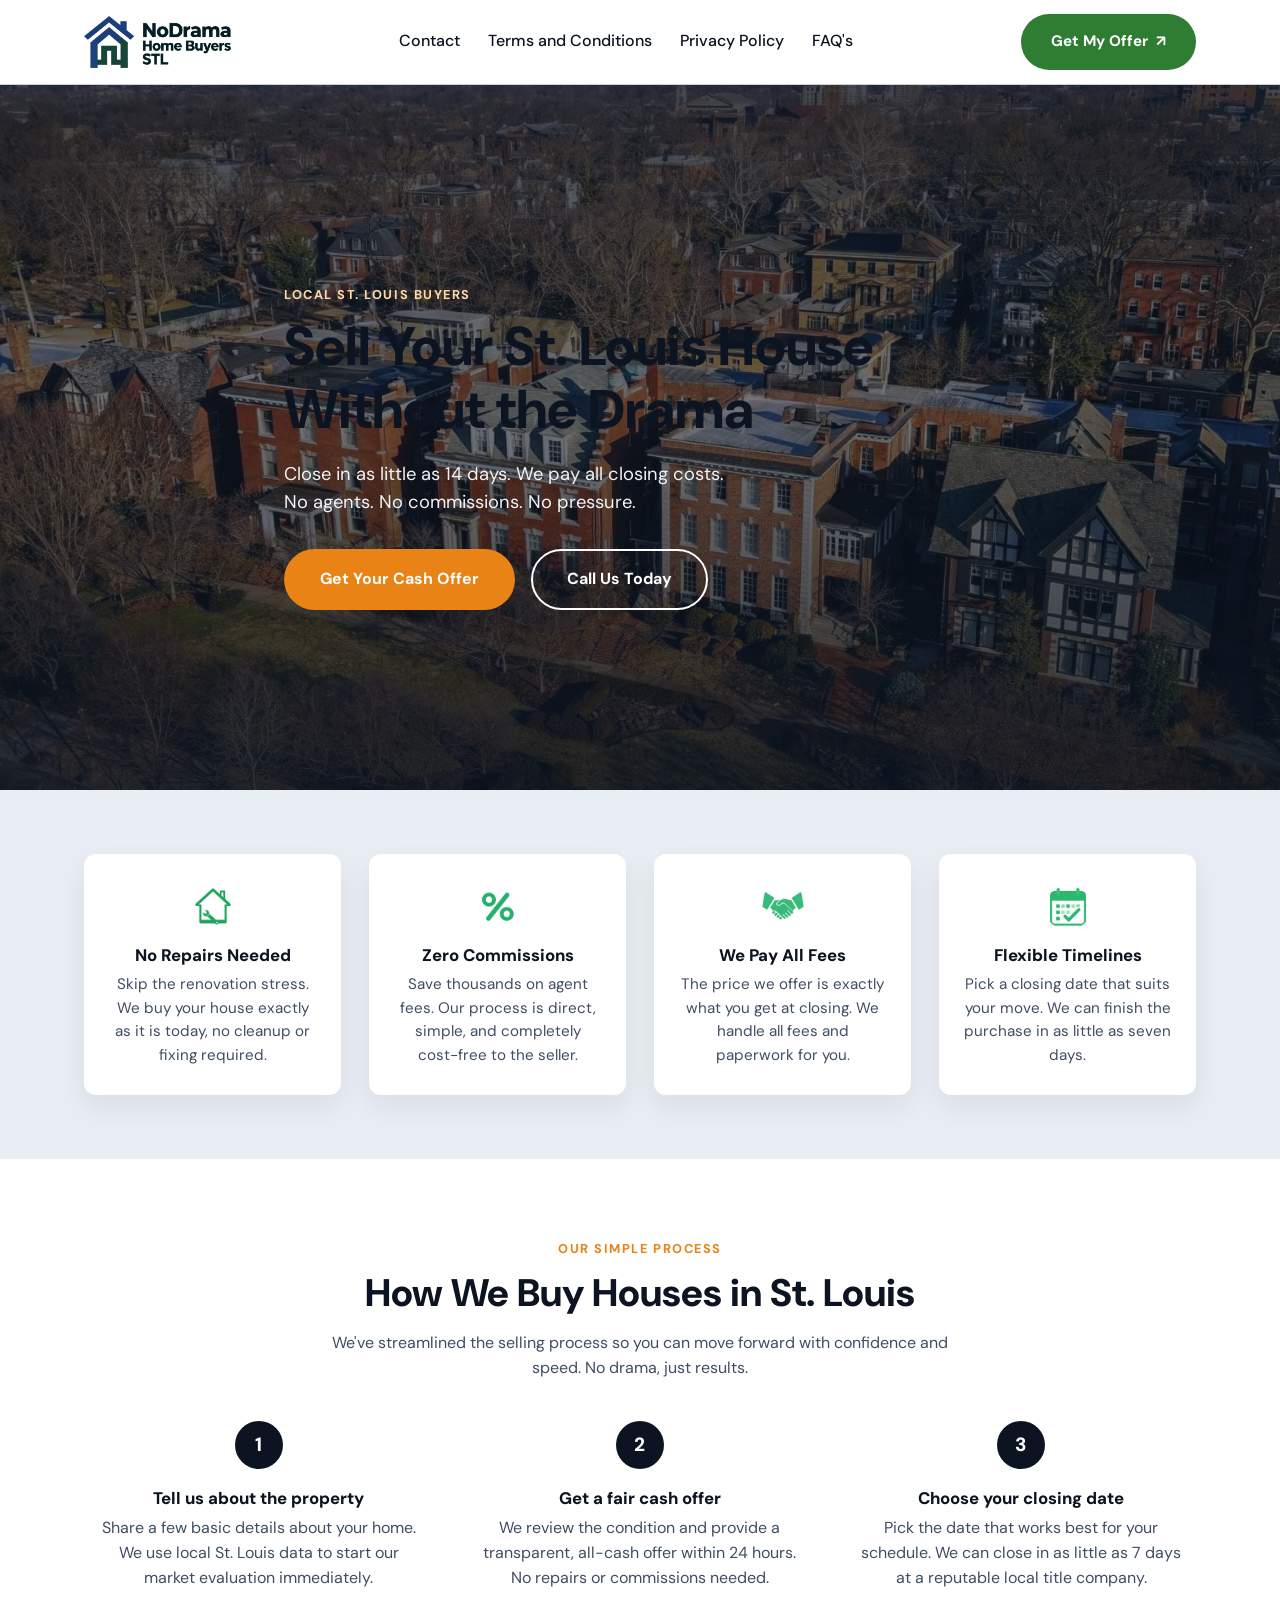
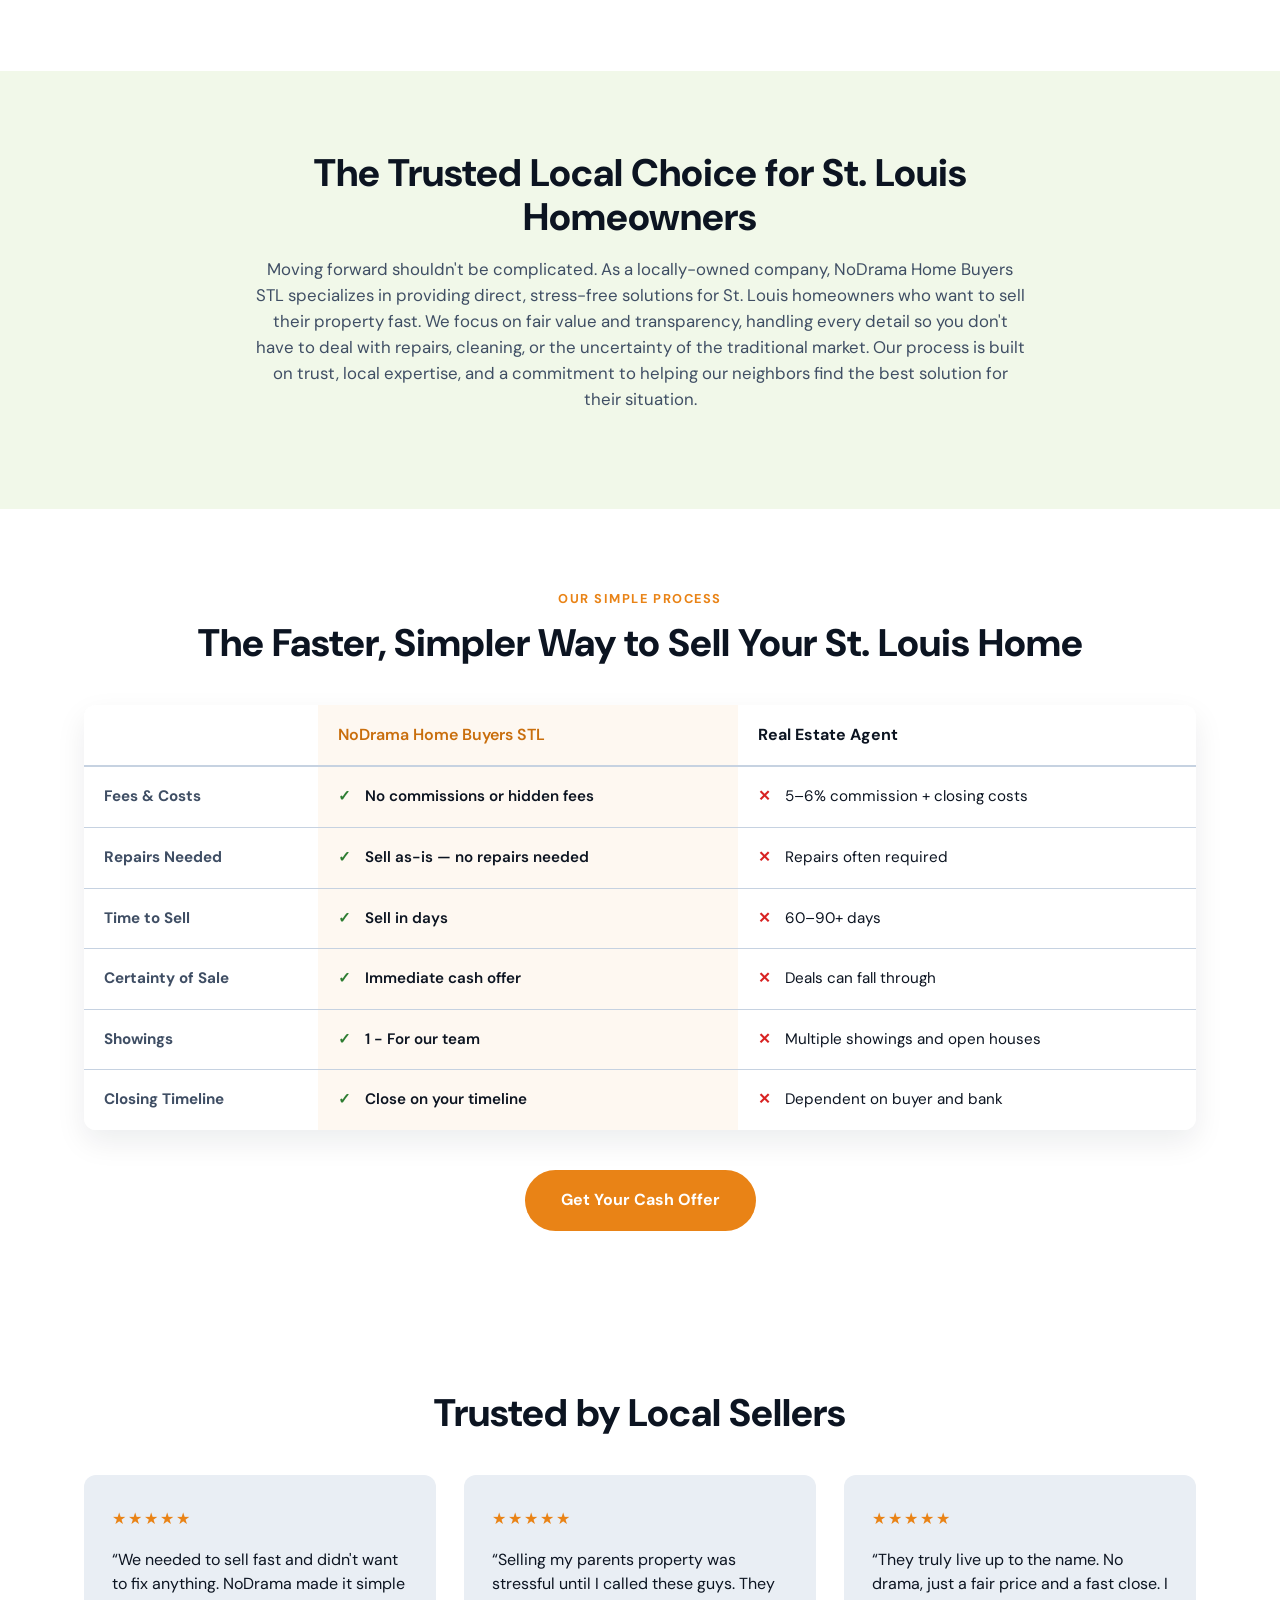
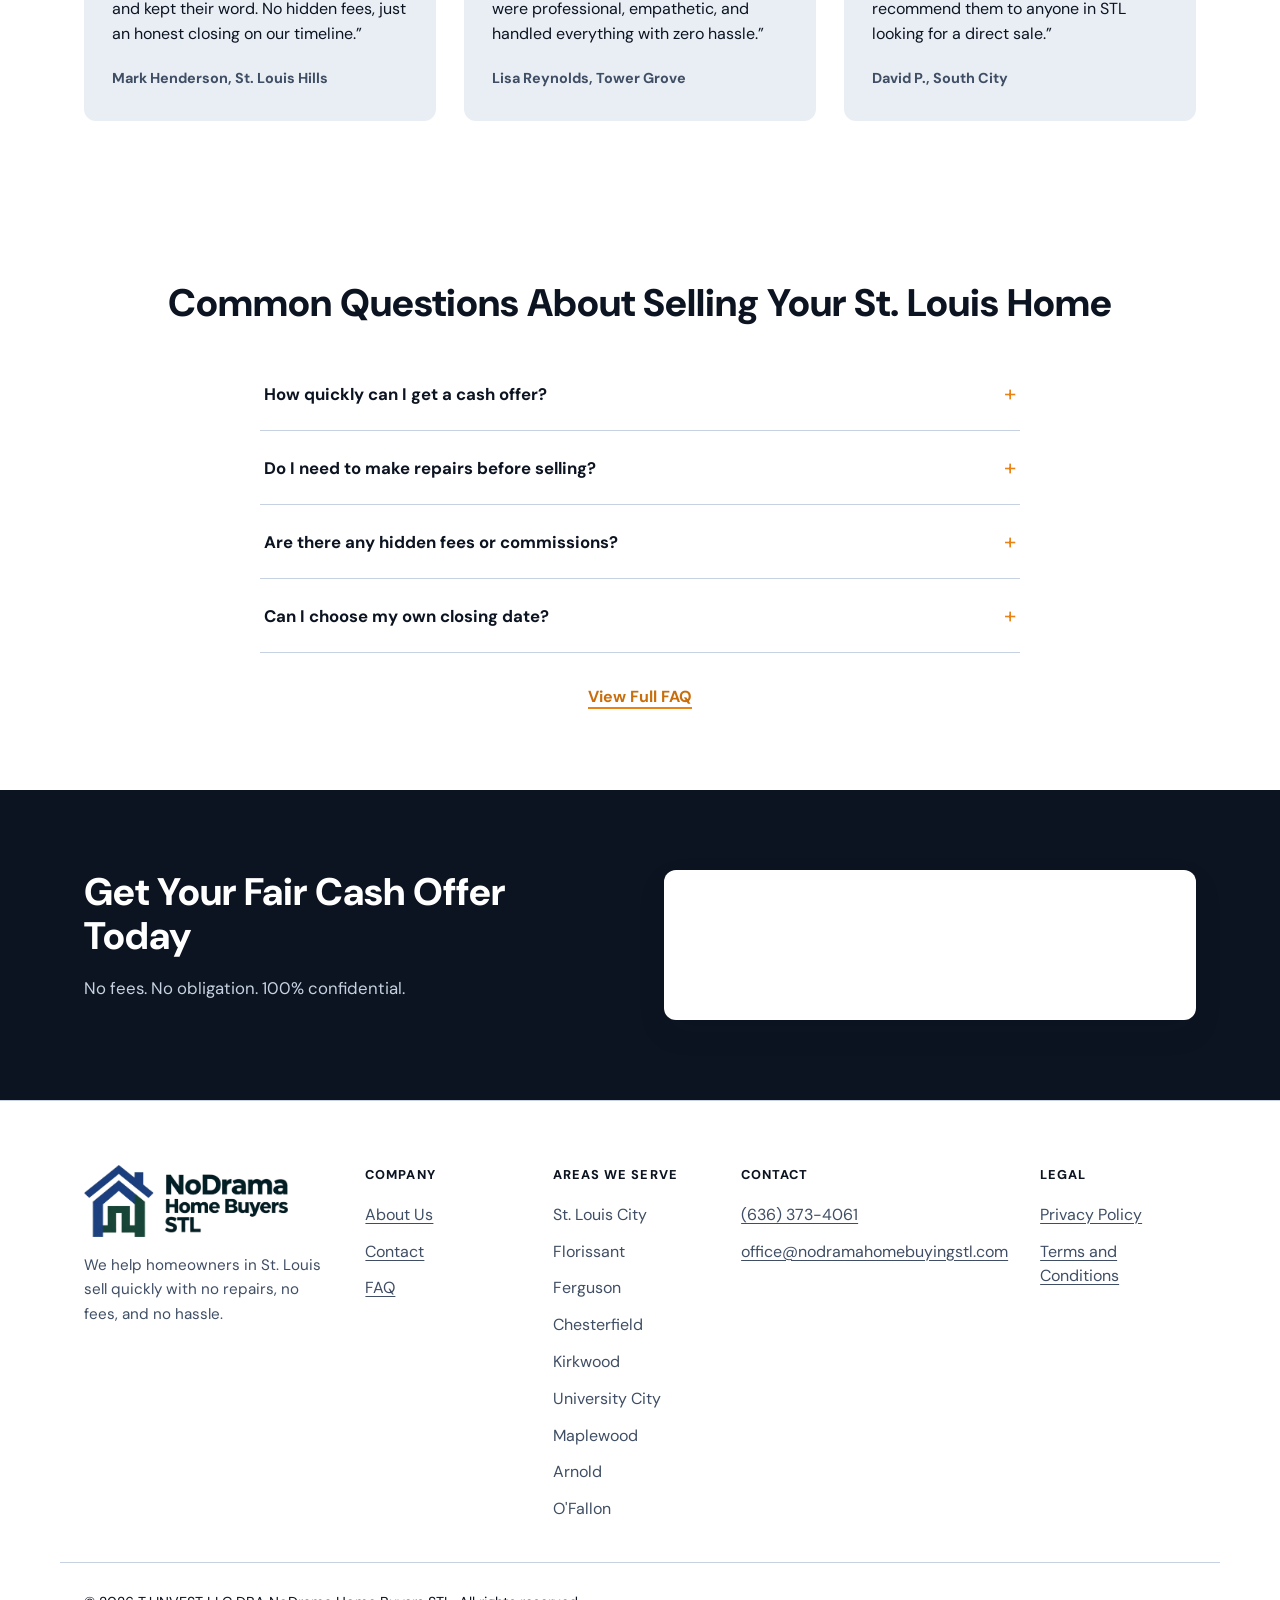
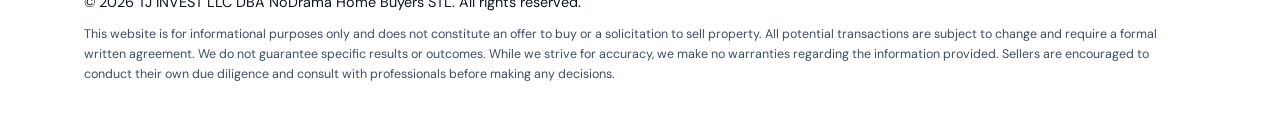
==== commit 339a056c: "Replace lead form with GoHighLevel CRM embed Swaps the static "Get Your Cash Offer" form for the cli" ====
--- a/index.html
+++ b/index.html
@@ -243,41 +243,27 @@
         <h2>Get Your Fair Cash Offer Today</h2>
         <p>No fees. No obligation. 100% confidential.</p>
       </div>
-      <!-- Form is visual only: no action/submit handler wired up yet. -->
-      <form class="offer-form">
-        <div class="form-row">
-          <label for="address">Property Address</label>
-          <input type="text" id="address" name="address" placeholder="123 Main St, St. Louis, MO" required>
-        </div>
-        <div class="form-row form-row-split">
-          <div>
-            <label for="name">Full Name</label>
-            <input type="text" id="name" name="name" placeholder="Jane Doe" required>
-          </div>
-          <div>
-            <label for="phone">Phone Number</label>
-            <input type="tel" id="phone" name="phone" placeholder="(314) 555-0123" required>
-          </div>
-        </div>
-        <div class="form-row">
-          <label for="email">Email Address</label>
-          <input type="email" id="email" name="email" placeholder="jane@example.com" required>
-        </div>
-
-        <div class="form-consent">
-          <label class="consent-checkbox">
-            <input type="checkbox" name="consent_calls" required>
-            <span>By providing your phone number, you expressly consent to receive marketing and informational text messages and phone calls from TJ INVEST, including calls and messages that may be sent using an automated system, prerecorded voice, or AI-generated voice. Consent is not a condition of purchase. Message frequency may vary. Message and data rates may apply. You can opt out at any time by replying STOP to text messages or requesting removal during a phone call.</span>
-          </label>
-          <label class="consent-checkbox">
-            <input type="checkbox" name="consent_marketing" required>
-            <span>I consent to receive marketing text messages, including special offers, discounts, and service updates, from TJ INVEST LLC DBA NoDrama Home Buyers STL at the phone number provided. Message frequency may vary. Message and data rates may apply. Text HELP for assistance. Reply STOP to opt out.</span>
-          </label>
-          <p class="consent-links"><a href="privacy-policy.html">Privacy Policy</a> &#124;&#124; <a href="terms-and-conditions.html">Terms and Conditions</a></p>
-        </div>
-
-        <button type="submit" class="btn btn-primary btn-lg btn-block">Get Your Cash Offer</button>
-      </form>
+      <!-- CRM lead form: GoHighLevel/LeadConnector embed, submissions go straight into the CRM. -->
+      <div class="crm-form-embed">
+        <iframe
+          src="https://api.leadconnectorhq.com/widget/form/ipM0HHN2DSDsfHiMcXMu"
+          style="width:100%;border:none;border-radius:12px"
+          id="inline-ipM0HHN2DSDsfHiMcXMu"
+          data-layout="{'id':'INLINE'}"
+          data-trigger-type="alwaysShow"
+          data-trigger-value=""
+          data-activation-type="alwaysActivated"
+          data-activation-value=""
+          data-deactivation-type="neverDeactivate"
+          data-deactivation-value=""
+          data-form-name="Get Your Cash Offer"
+          data-height="587"
+          data-layout-iframe-id="inline-ipM0HHN2DSDsfHiMcXMu"
+          data-form-id="ipM0HHN2DSDsfHiMcXMu"
+          title="Get Your Cash Offer">
+        </iframe>
+        <script src="https://link.msgsndr.com/js/form_embed.js"></script>
+      </div>
     </div>
   </section>
 
--- a/css/styles.css
+++ b/css/styles.css
@@ -340,7 +340,7 @@
   display: grid;
   grid-template-columns: 1fr 1fr;
   gap: 48px;
-  align-items: center;
+  align-items: start;
 }
 .cta-form-copy h2 { color: #fff; }
 .cta-form-copy p { color: #c6d2e1; font-size: 1.05rem; }
@@ -349,6 +349,13 @@
   border-radius: var(--radius);
   padding: 32px;
   box-shadow: var(--shadow);
+}
+.crm-form-embed {
+  background: var(--color-white);
+  border-radius: var(--radius);
+  box-shadow: var(--shadow);
+  overflow: hidden;
+  line-height: 0;
 }
 .form-row { margin-bottom: 18px; }
 .form-row-split {
